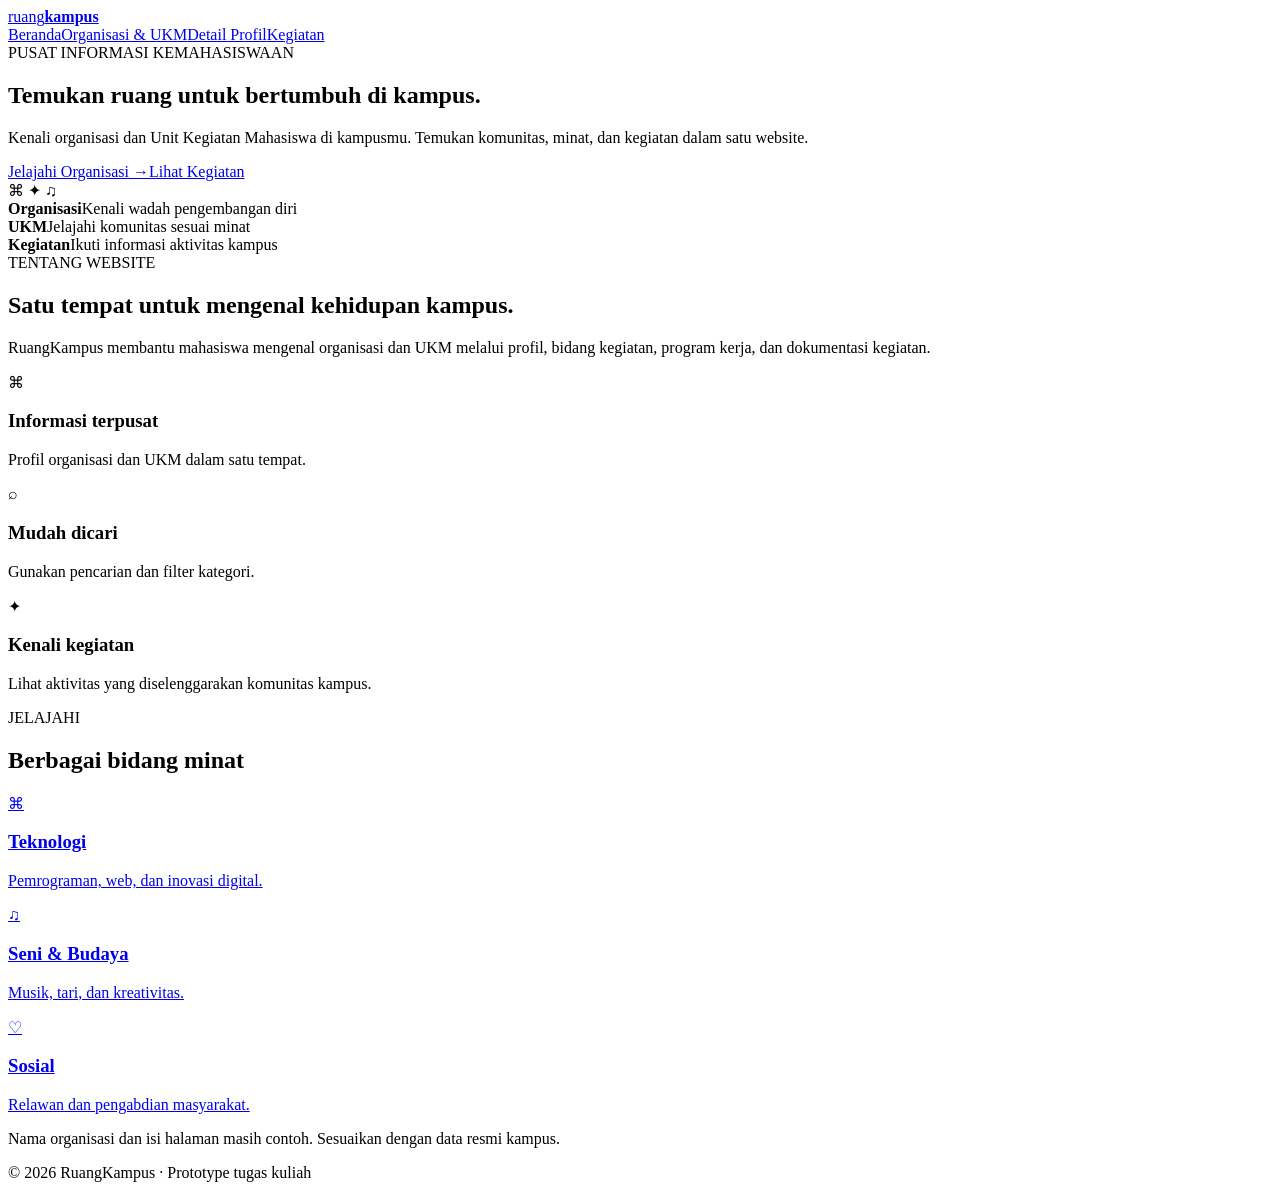
==== index.html @ dfab6deb "Tambah halaman beranda" ====
<!doctype html>
<html lang="id">

<head>
    <meta charset="utf-8">
    <meta name="viewport" content="width=device-width,initial-scale=1">
    <title>RuangKampus | Beranda</title>
    <link rel="stylesheet" href="css/style.css">
</head>

<body>
    <header class="site-header">
        <div class="container nav"><a class="brand" href="index.html">ruang<b>kampus</b></a>
            <nav class="navlinks"><a href="index.html">Beranda</a><a href="organisasi.html">Organisasi & UKM</a><a
                    href="detail.html?org=protic">Detail Profil</a><a href="kegiatan.html">Kegiatan</a></nav>
        </div>
    </header>
    <main>
        <section class="hero">
            <div class="container hero-grid">
                <div>
                    <div class="tag">PUSAT INFORMASI KEMAHASISWAAN</div>
                    <h1>Temukan ruang untuk <span>bertumbuh</span> di kampus.</h1>
                    <p class="lead">Kenali organisasi dan Unit Kegiatan Mahasiswa di kampusmu. Temukan komunitas, minat,
                        dan kegiatan dalam satu website.</p><a class="btn" href="organisasi.html">Jelajahi Organisasi
                        →</a><a class="btn light" href="kegiatan.html">Lihat Kegiatan</a>
                </div>
                <div class="hero-art">⌘ ✦ ♫</div>
            </div>
        </section>
        <section class="container stats">
            <div class="stat"><strong>Organisasi</strong><span>Kenali wadah pengembangan diri</span></div>
            <div class="stat"><strong>UKM</strong><span>Jelajahi komunitas sesuai minat</span></div>
            <div class="stat"><strong>Kegiatan</strong><span>Ikuti informasi aktivitas kampus</span></div>
        </section>
        <section class="section soft">
            <div class="container">
                <div class="kicker">TENTANG WEBSITE</div>
                <h2>Satu tempat untuk mengenal kehidupan kampus.</h2>
                <p class="lead">RuangKampus membantu mahasiswa mengenal organisasi dan UKM melalui profil, bidang
                    kegiatan, program kerja, dan dokumentasi kegiatan.</p>
                <div class="grid">
                    <article class="card">
                        <div class="icon">⌘</div>
                        <h3>Informasi terpusat</h3>
                        <p>Profil organisasi dan UKM dalam satu tempat.</p>
                    </article>
                    <article class="card">
                        <div class="icon">⌕</div>
                        <h3>Mudah dicari</h3>
                        <p>Gunakan pencarian dan filter kategori.</p>
                    </article>
                    <article class="card">
                        <div class="icon">✦</div>
                        <h3>Kenali kegiatan</h3>
                        <p>Lihat aktivitas yang diselenggarakan komunitas kampus.</p>
                    </article>
                </div>
            </div>
        </section>
        <section class="section">
            <div class="container">
                <div class="kicker">JELAJAHI</div>
                <h2>Berbagai bidang minat</h2>
                <div class="grid"><a class="card" href="organisasi.html?cat=Teknologi">
                        <div class="icon">⌘</div>
                        <h3>Teknologi</h3>
                        <p>Pemrograman, web, dan inovasi digital.</p>
                    </a><a class="card" href="organisasi.html?cat=Seni">
                        <div class="icon">♫</div>
                        <h3>Seni & Budaya</h3>
                        <p>Musik, tari, dan kreativitas.</p>
                    </a><a class="card" href="organisasi.html?cat=Sosial">
                        <div class="icon">♡</div>
                        <h3>Sosial</h3>
                        <p>Relawan dan pengabdian masyarakat.</p>
                    </a></div>
                <p class="note">Nama organisasi dan isi halaman masih contoh. Sesuaikan dengan data resmi kampus.</p>
            </div>
        </section>
    </main>
    <footer class="footer">
        <div class="container">© 2026 RuangKampus · Prototype tugas kuliah</div>
    </footer>
</body>

</html>
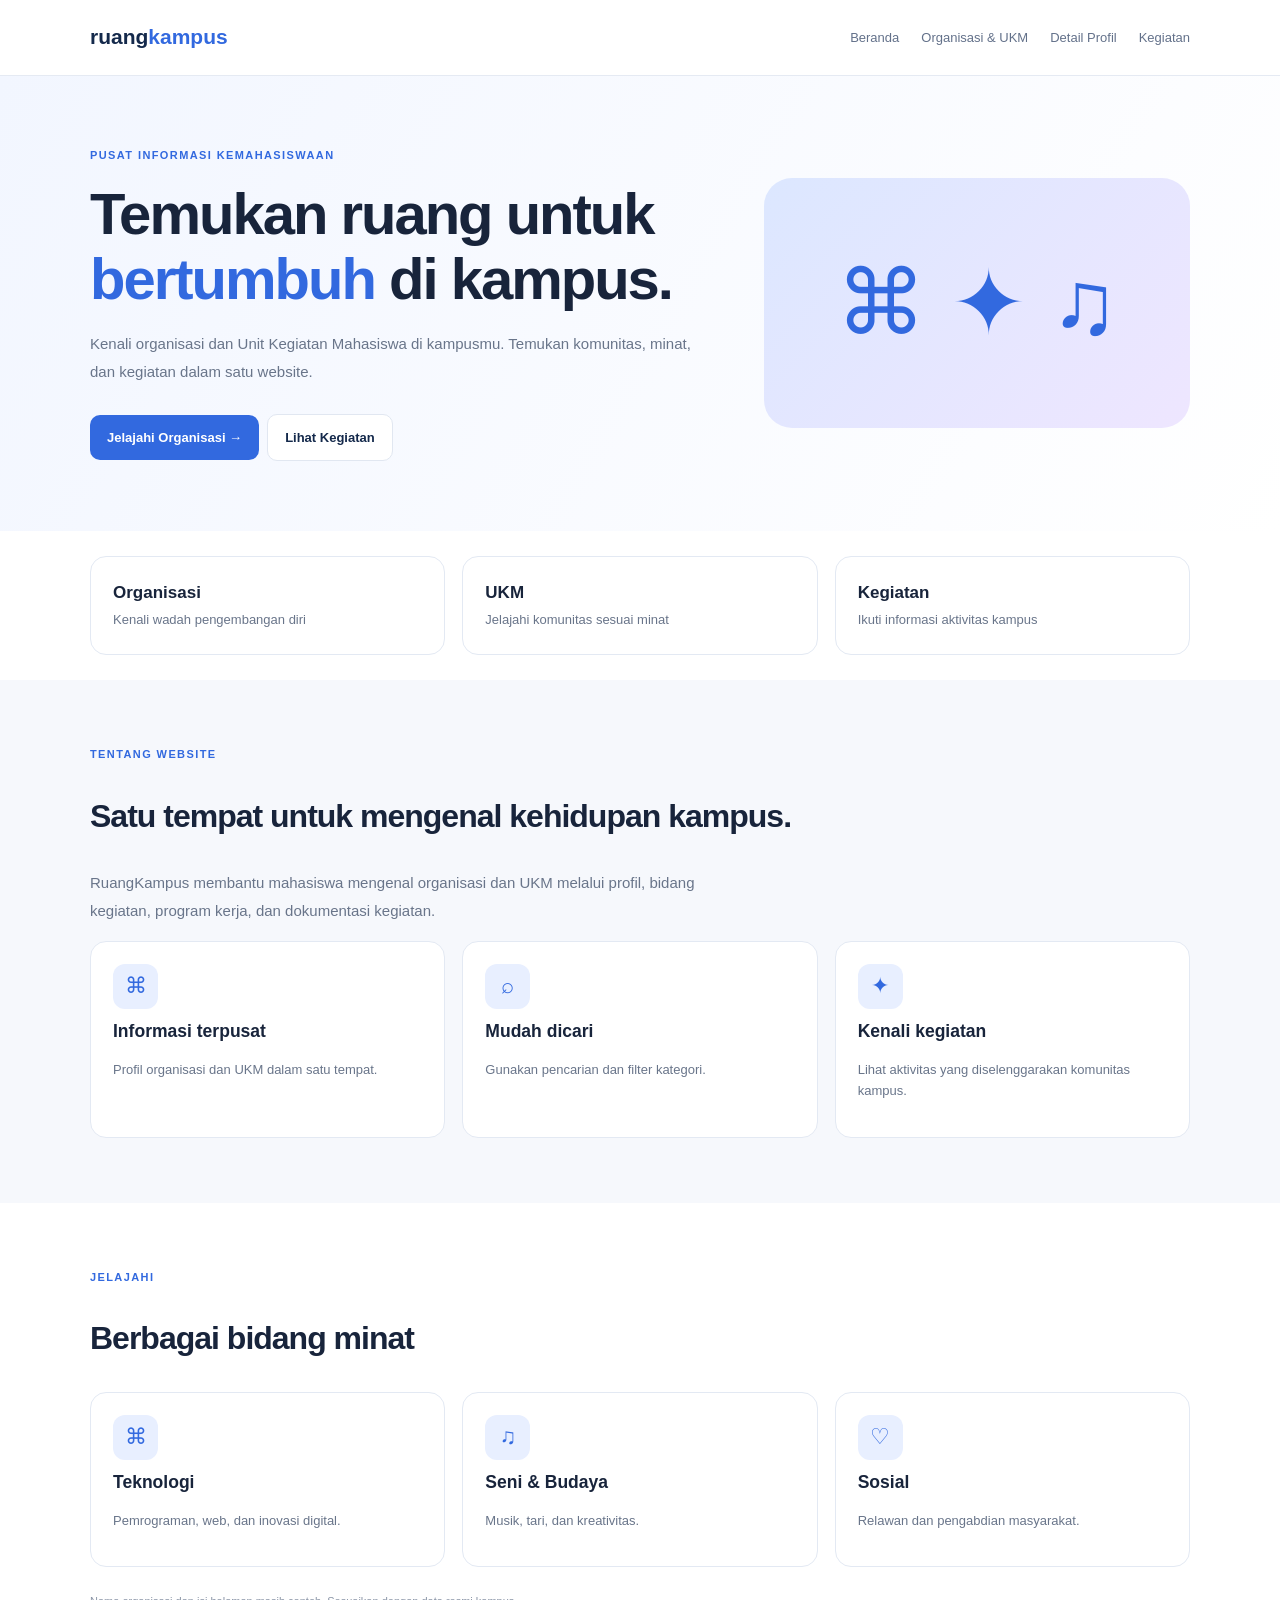
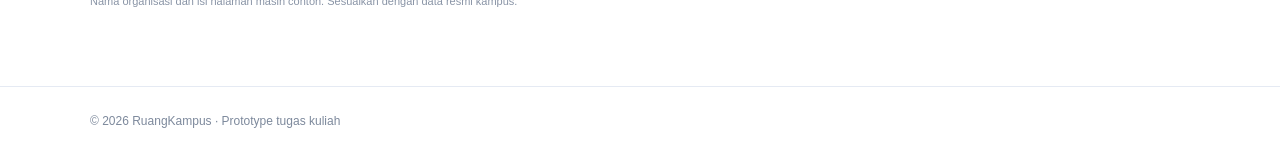
==== commit 544d6349: "mengubah daftar" ====
--- a/index.html
+++ b/index.html
@@ -5,14 +5,14 @@
     <meta charset="utf-8">
     <meta name="viewport" content="width=device-width,initial-scale=1">
     <title>RuangKampus | Beranda</title>
-    <link rel="stylesheet" href="css/style.css">
+    <link rel="stylesheet" href="style.css">
 </head>
 
 <body>
     <header class="site-header">
         <div class="container nav"><a class="brand" href="index.html">ruang<b>kampus</b></a>
-            <nav class="navlinks"><a href="index.html">Beranda</a><a href="organisasi.html">Organisasi & UKM</a><a
-                    href="detail.html?org=protic">Detail Profil</a><a href="kegiatan.html">Kegiatan</a></nav>
+            <nav class="navlinks"><a href="index.html">Beranda</a><a href="daftar-ormawa-ukm.html">Organisasi & UKM</a><a
+                    href="detail.html?org=protic">Detail Profil</a><a href="daftar-kegiatan.html">Kegiatan</a></nav>
         </div>
     </header>
     <main>
@@ -22,8 +22,8 @@
                     <div class="tag">PUSAT INFORMASI KEMAHASISWAAN</div>
                     <h1>Temukan ruang untuk <span>bertumbuh</span> di kampus.</h1>
                     <p class="lead">Kenali organisasi dan Unit Kegiatan Mahasiswa di kampusmu. Temukan komunitas, minat,
-                        dan kegiatan dalam satu website.</p><a class="btn" href="organisasi.html">Jelajahi Organisasi
-                        →</a><a class="btn light" href="kegiatan.html">Lihat Kegiatan</a>
+                        dan kegiatan dalam satu website.</p><a class="btn" href="daftar-ormawa-ukm.html">Jelajahi Organisasi
+                        →</a><a class="btn light" href="daftar-kegiatan.html">Lihat Kegiatan</a>
                 </div>
                 <div class="hero-art">⌘ ✦ ♫</div>
             </div>
@@ -62,15 +62,15 @@
             <div class="container">
                 <div class="kicker">JELAJAHI</div>
                 <h2>Berbagai bidang minat</h2>
-                <div class="grid"><a class="card" href="organisasi.html?cat=Teknologi">
+                <div class="grid"><a class="card" href="daftar-ormawa-ukm.html?cat=Teknologi">
                         <div class="icon">⌘</div>
                         <h3>Teknologi</h3>
                         <p>Pemrograman, web, dan inovasi digital.</p>
-                    </a><a class="card" href="organisasi.html?cat=Seni">
+                    </a><a class="card" href="daftar-ormawa-ukm.html?cat=Seni">
                         <div class="icon">♫</div>
                         <h3>Seni & Budaya</h3>
                         <p>Musik, tari, dan kreativitas.</p>
-                    </a><a class="card" href="organisasi.html?cat=Sosial">
+                    </a><a class="card" href="daftar-ormawa-ukm.html?cat=Sosial">
                         <div class="icon">♡</div>
                         <h3>Sosial</h3>
                         <p>Relawan dan pengabdian masyarakat.</p>
--- a/style.css
+++ b/style.css
@@ -0,0 +1,399 @@
+* {
+    box-sizing: border-box
+}
+
+body {
+    margin: 0;
+    font: 15px Arial, sans-serif;
+    color: #18243b;
+    background: #fff;
+    line-height: 1.65
+}
+
+a {
+    text-decoration: none;
+    color: inherit
+}
+
+.container {
+    width: min(1100px, 92%);
+    margin: auto
+}
+
+.site-header {
+    border-bottom: 1px solid #e5eaf3;
+    position: sticky;
+    top: 0;
+    background: #fff
+}
+
+.nav {
+    display: flex;
+    justify-content: space-between;
+    align-items: center;
+    padding: 20px 0;
+    gap: 20px
+}
+
+.brand {
+    font-size: 21px;
+    font-weight: 800;
+    color: #14294b
+}
+
+.brand b {
+    color: #3269df
+}
+
+.navlinks {
+    display: flex;
+    gap: 22px;
+    font-size: 13px;
+    color: #63718a
+}
+
+.navlinks a:hover {
+    color: #3269df
+}
+
+.hero,
+.pagehero {
+    background: linear-gradient(120deg, #f2f6ff, #fff);
+    padding: 70px 0
+}
+
+.hero-grid {
+    display: grid;
+    grid-template-columns: 1.2fr .8fr;
+    gap: 35px;
+    align-items: center
+}
+
+.tag,
+.kicker {
+    color: #3269df;
+    font-size: 11px;
+    font-weight: 800;
+    letter-spacing: 1.4px
+}
+
+.hero h1,
+.pagehero h1 {
+    font-size: clamp(36px, 5vw, 58px);
+    line-height: 1.12;
+    letter-spacing: -2px;
+    margin: 18px 0
+}
+
+.hero h1 span,
+.pagehero h1 span {
+    color: #3269df
+}
+
+.lead {
+    color: #69758a;
+    line-height: 1.9;
+    max-width: 620px
+}
+
+.btn {
+    display: inline-block;
+    background: #3269df;
+    color: #fff;
+    padding: 12px 17px;
+    border-radius: 10px;
+    font-weight: bold;
+    font-size: 13px;
+    margin: 12px 8px 0 0
+}
+
+.btn.light {
+    background: white;
+    color: #14294b;
+    border: 1px solid #e1e7f1
+}
+
+.hero-art {
+    min-height: 250px;
+    border-radius: 28px;
+    background: linear-gradient(135deg, #dce7ff, #eee6ff);
+    display: grid;
+    place-items: center;
+    font-size: 90px;
+    color: #3269df
+}
+
+.section {
+    padding: 65px 0
+}
+
+.soft {
+    background: #f6f8fc
+}
+
+.section h2 {
+    font-size: 32px;
+    letter-spacing: -1px
+}
+
+.muted {
+    color: #69758a
+}
+
+.stats,
+.grid {
+    display: grid;
+    grid-template-columns: repeat(3, 1fr);
+    gap: 17px
+}
+
+.stats {
+    padding: 25px 0
+}
+
+.stat,
+.card {
+    border: 1px solid #e3e9f3;
+    border-radius: 16px;
+    padding: 22px;
+    background: #fff
+}
+
+.stat strong {
+    display: block;
+    font-size: 17px
+}
+
+.stat span,
+.card p {
+    font-size: 13px;
+    color: #69758a
+}
+
+.card h3 {
+    margin: 8px 0
+}
+
+.icon {
+    width: 45px;
+    height: 45px;
+    display: grid;
+    place-items: center;
+    background: #e8efff;
+    color: #3269df;
+    border-radius: 12px;
+    font-size: 22px
+}
+
+.filters {
+    display: flex;
+    gap: 8px;
+    flex-wrap: wrap;
+    margin: 22px 0
+}
+
+.chip {
+    border: 1px solid #dfe6f1;
+    background: white;
+    padding: 8px 13px;
+    border-radius: 22px;
+    cursor: pointer;
+    font-size: 12px
+}
+
+.chip.active,
+.chip:hover {
+    background: #3269df;
+    color: #fff
+}
+
+.toolbar {
+    display: flex;
+    justify-content: space-between;
+    align-items: end;
+    gap: 20px
+}
+
+.search {
+    border: 1px solid #dfe6f1;
+    border-radius: 10px;
+    padding: 12px;
+    min-width: 240px
+}
+
+.card button {
+    border: 0;
+    border-top: 1px solid #e8edf5;
+    background: white;
+    color: #3269df;
+    font-weight: bold;
+    padding: 14px 0 0;
+    cursor: pointer
+}
+
+.banner {
+    padding: 26px;
+    background: linear-gradient(120deg, #e8efff, #f1edff);
+    border-radius: 18px;
+    display: flex;
+    gap: 18px;
+    align-items: center;
+    margin-bottom: 25px
+}
+
+.banner .icon {
+    width: 70px;
+    height: 70px;
+    font-size: 32px;
+    background: #fff
+}
+
+.banner h2 {
+    margin: 0
+}
+
+.two-col {
+    display: grid;
+    grid-template-columns: 1.5fr .7fr;
+    gap: 25px
+}
+
+.block {
+    padding: 0 0 25px;
+    margin-bottom: 25px;
+    border-bottom: 1px solid #e4e9f2
+}
+
+.block h3 {
+    margin: 8px 0
+}
+
+.taglist {
+    display: flex;
+    gap: 8px;
+    flex-wrap: wrap
+}
+
+.taglist span {
+    padding: 7px 11px;
+    background: #eef2fc;
+    color: #536b9b;
+    border-radius: 8px;
+    font-size: 12px
+}
+
+.event-visual {
+    height: 135px;
+    border-radius: 12px;
+    display: grid;
+    place-items: center;
+    font-size: 55px;
+    color: #3269df;
+    background: linear-gradient(135deg, #e8efff, #cbd9ff)
+}
+
+.pink {
+    background: linear-gradient(135deg, #ffedf3, #f8d5e4);
+    color: #c85b88
+}
+
+.green {
+    background: linear-gradient(135deg, #e7f8ee, #c6edda);
+    color: #258a62
+}
+
+.eventmeta {
+    font-size: 11px;
+    color: #3269df;
+    margin-top: 14px
+}
+
+.event-info {
+    font-size: 11px;
+    color: #69758a;
+    border-top: 1px solid #edf0f6;
+    padding-top: 10px;
+    margin-top: 12px
+}
+
+.footer {
+    padding: 25px 0;
+    border-top: 1px solid #e5eaf3;
+    color: #7d899c;
+    font-size: 12px
+}
+
+.hidden {
+    display: none !important
+}
+
+.note {
+    font-size: 11px;
+    color: #8994a6;
+    margin-top: 25px
+}
+
+.program {
+    padding: 13px;
+    border: 1px solid #e3e9f3;
+    border-radius: 12px;
+    margin: 10px 0
+}
+
+.program strong {
+    display: block
+}
+
+.empty {
+    text-align: center;
+    padding: 40px;
+    color: #69758a
+}
+
+@media(max-width:700px) {
+    .nav {
+        align-items: flex-start;
+        flex-direction: column
+    }
+
+    .navlinks {
+        flex-wrap: wrap;
+        gap: 14px
+    }
+
+    .hero-grid,
+    .two-col {
+        grid-template-columns: 1fr
+    }
+
+    .hero {
+        padding: 48px 0
+    }
+
+    .hero-art {
+        min-height: 170px
+    }
+
+    .stats,
+    .grid {
+        grid-template-columns: 1fr
+    }
+
+    .toolbar {
+        align-items: stretch;
+        flex-direction: column
+    }
+
+    .search {
+        min-width: 0;
+        width: 100%
+    }
+
+    .section {
+        padding: 45px 0
+    }
+
+    .pagehero {
+        padding: 45px 0
+    }
+}
